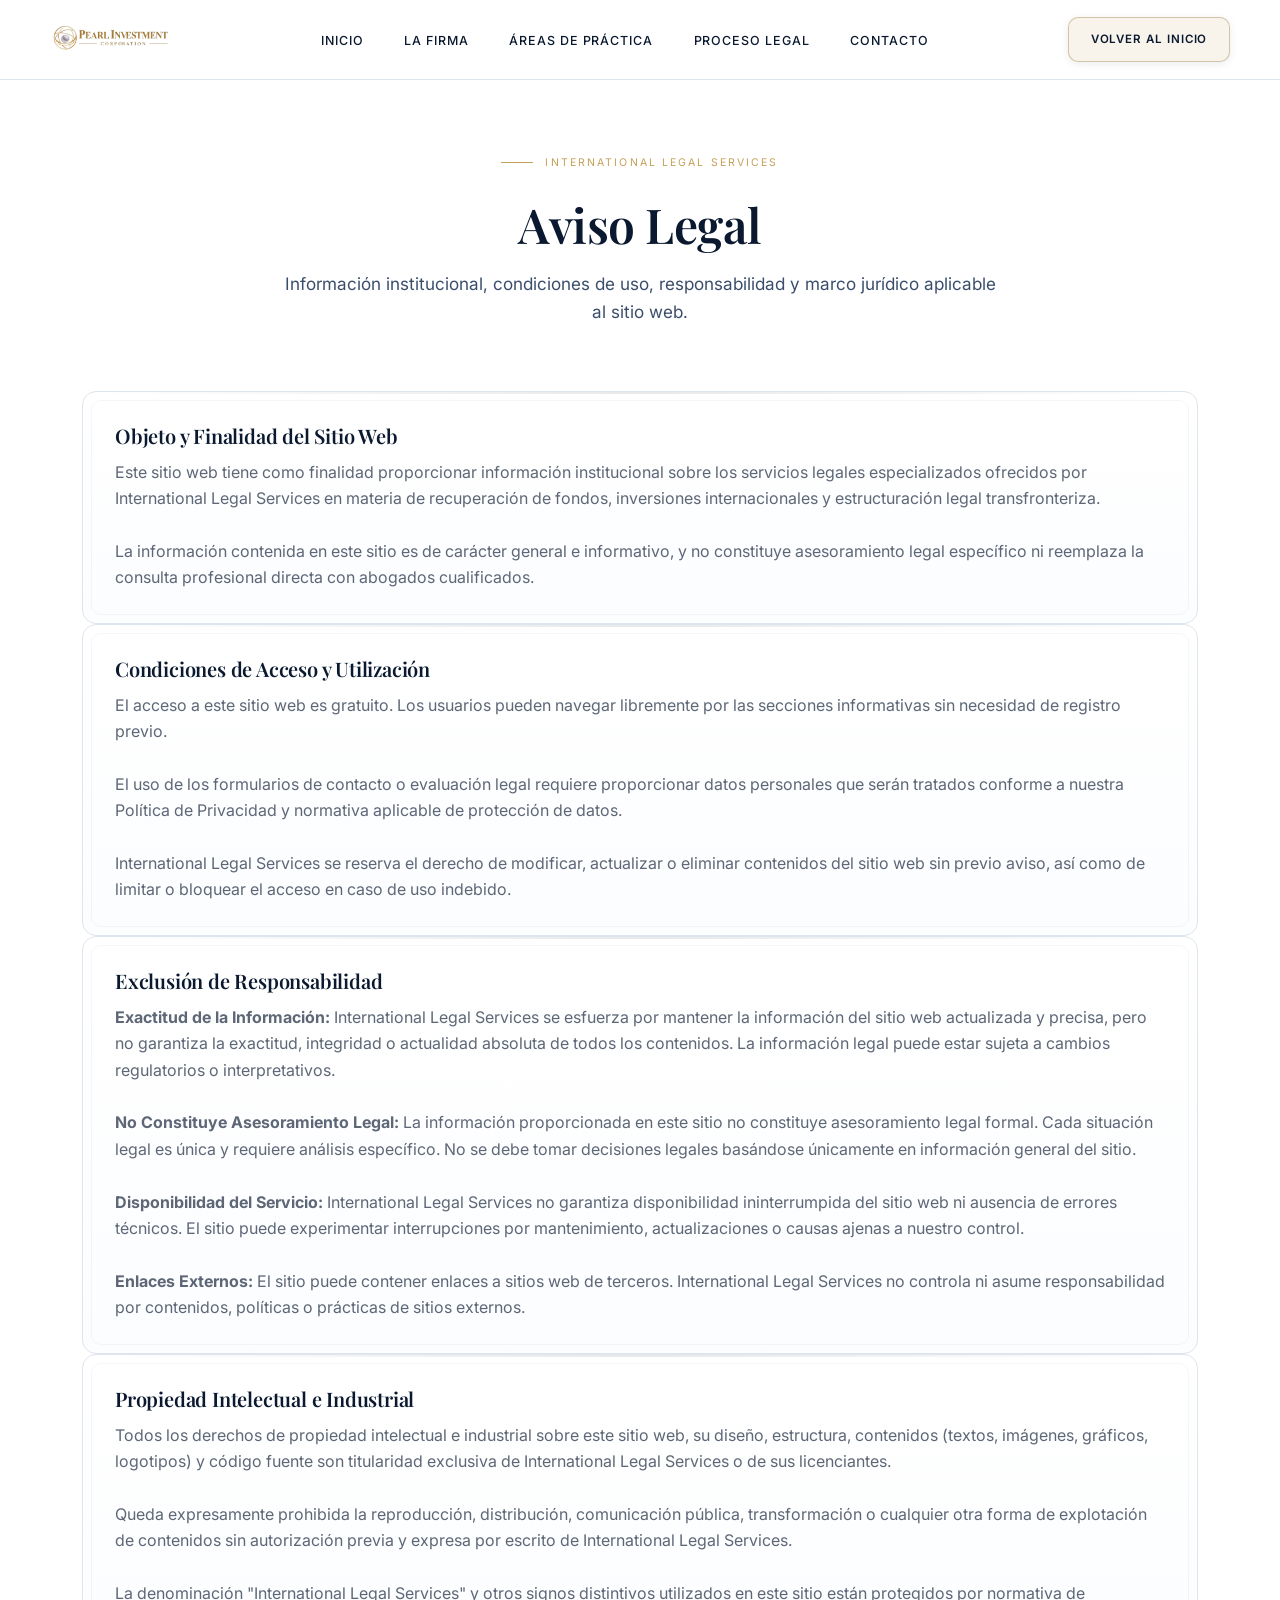
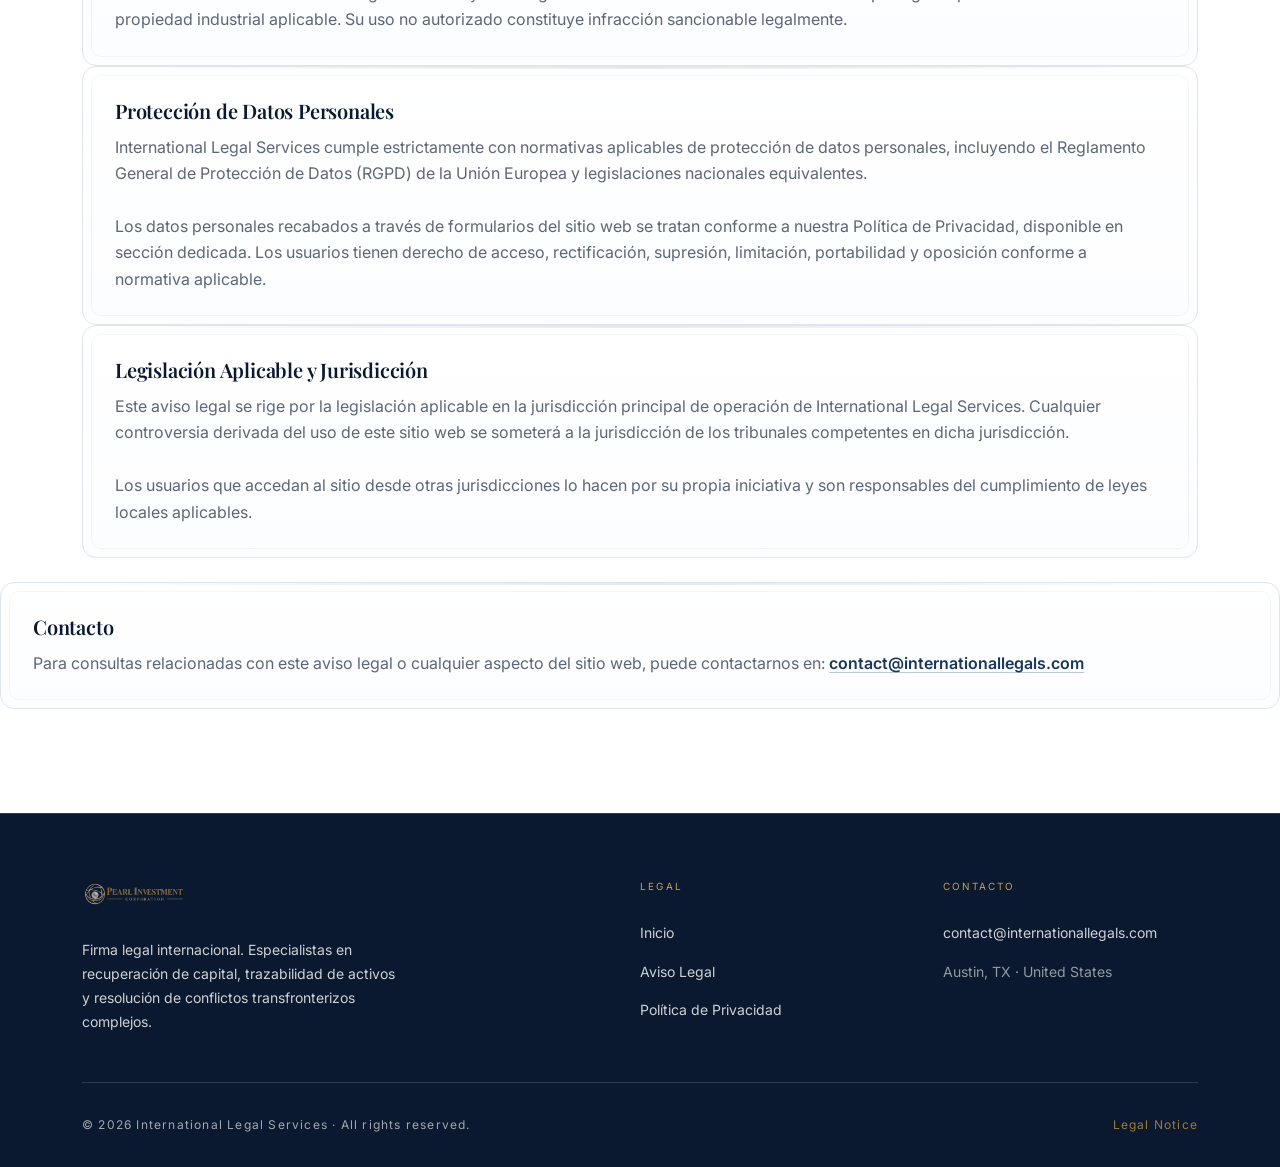
==== pearl-legal/aviso-legal.html @ a4cc8603 "first commit" ====
<!DOCTYPE html>
<html lang="es" dir="ltr">
<head>
  <meta charset="UTF-8" />
  <meta name="viewport" content="width=device-width, initial-scale=1.0" />
  <meta name="description" content="Aviso legal de International Legal Services." />
  <meta name="robots" content="index, follow" />
  <meta property="og:title" content="Aviso Legal — International Legal Services" />
  <meta property="og:description" content="Aviso legal e información institucional de International Legal Services." />
  <meta property="og:type" content="website" />

  <title>Aviso Legal — International Legal Services</title>

  <!-- Fonts -->
  <link rel="preconnect" href="https://fonts.googleapis.com" />
  <link rel="preconnect" href="https://fonts.gstatic.com" crossorigin />
  <link href="https://fonts.googleapis.com/css2?family=Inter:wght@400;500;600;700&family=Playfair+Display:wght@500;600;700&display=swap" rel="stylesheet" />

  <!-- Styles -->
  <link rel="stylesheet" href="css/variables.css" />
  <link rel="stylesheet" href="css/base.css" />
  <link rel="stylesheet" href="css/animations.css" />
  <link rel="stylesheet" href="css/components.css" />
  <link rel="stylesheet" href="css/layout.css" />
</head>

<body>

  <nav class="nav" id="nav" role="navigation" aria-label="Navegación principal">
    <div class="nav__inner">
      <a href="index.html" class="nav__logo-link" aria-label="International Legal Services — Inicio">
        <img
          src="assets/logo-horizontal.png"
          alt="International Legal Services"
          class="nav__logo"
          width="200"
          height="44"
        />
      </a>

      <ul class="nav__links" role="list">
        <li><a href="index.html#inicio" class="nav__link">Inicio</a></li>
        <li><a href="index.html#firma" class="nav__link">La Firma</a></li>
        <li><a href="index.html#areas" class="nav__link">Áreas de Práctica</a></li>
        <li><a href="index.html#proceso" class="nav__link">Proceso Legal</a></li>
        <li><a href="index.html#contacto" class="nav__link">Contacto</a></li>
      </ul>

      <a class="nav__cta" href="index.html#contacto" aria-label="Volver al contacto">
        Volver al inicio
      </a>
    </div>
  </nav>

  <main id="main-content">
    <section class="section" style="padding-top: calc(var(--nav-height) + var(--space-16));">
      <div class="container">
        <header class="section__header reveal">
          <p class="section-label section-label--center">International Legal Services</p>
          <h1 class="section__title reveal reveal-delay-1">Aviso Legal</h1>
          <p class="section__lead reveal reveal-delay-2" style="max-width: 720px;">
            Información institucional, condiciones de uso, responsabilidad y marco jurídico aplicable al sitio web.
          </p>
        </header>

          <article class="card hover-lift reveal reveal-delay-1">
            <h2 class="card__title">Objeto y Finalidad del Sitio Web</h2>
            <p class="card__body">
              Este sitio web tiene como finalidad proporcionar información institucional sobre los servicios legales especializados ofrecidos por International Legal Services en materia de recuperación de fondos, inversiones internacionales y estructuración legal transfronteriza.
              <br/><br/>
              La información contenida en este sitio es de carácter general e informativo, y no constituye asesoramiento legal específico ni reemplaza la consulta profesional directa con abogados cualificados.
            </p>
          </article>

          <article class="card hover-lift reveal reveal-delay-2">
            <h2 class="card__title">Condiciones de Acceso y Utilización</h2>
            <p class="card__body">
              El acceso a este sitio web es gratuito. Los usuarios pueden navegar libremente por las secciones informativas sin necesidad de registro previo.
              <br/><br/>
              El uso de los formularios de contacto o evaluación legal requiere proporcionar datos personales que serán tratados conforme a nuestra Política de Privacidad y normativa aplicable de protección de datos.
              <br/><br/>
              International Legal Services se reserva el derecho de modificar, actualizar o eliminar contenidos del sitio web sin previo aviso, así como de limitar o bloquear el acceso en caso de uso indebido.
            </p>
          </article>

          <article class="card hover-lift reveal reveal-delay-3">
            <h2 class="card__title">Exclusión de Responsabilidad</h2>
            <p class="card__body">
              <strong>Exactitud de la Información:</strong> International Legal Services se esfuerza por mantener la información del sitio web actualizada y precisa, pero no garantiza la exactitud, integridad o actualidad absoluta de todos los contenidos. La información legal puede estar sujeta a cambios regulatorios o interpretativos.
              <br/><br/>
              <strong>No Constituye Asesoramiento Legal:</strong> La información proporcionada en este sitio no constituye asesoramiento legal formal. Cada situación legal es única y requiere análisis específico. No se debe tomar decisiones legales basándose únicamente en información general del sitio.
              <br/><br/>
              <strong>Disponibilidad del Servicio:</strong> International Legal Services no garantiza disponibilidad ininterrumpida del sitio web ni ausencia de errores técnicos. El sitio puede experimentar interrupciones por mantenimiento, actualizaciones o causas ajenas a nuestro control.
              <br/><br/>
              <strong>Enlaces Externos:</strong> El sitio puede contener enlaces a sitios web de terceros. International Legal Services no controla ni asume responsabilidad por contenidos, políticas o prácticas de sitios externos.
            </p>
          </article>

          <article class="card hover-lift reveal reveal-delay-1">
            <h2 class="card__title">Propiedad Intelectual e Industrial</h2>
            <p class="card__body">
              Todos los derechos de propiedad intelectual e industrial sobre este sitio web, su diseño, estructura, contenidos (textos, imágenes, gráficos, logotipos) y código fuente son titularidad exclusiva de International Legal Services o de sus licenciantes.
              <br/><br/>
              Queda expresamente prohibida la reproducción, distribución, comunicación pública, transformación o cualquier otra forma de explotación de contenidos sin autorización previa y expresa por escrito de International Legal Services.
              <br/><br/>
              La denominación "International Legal Services" y otros signos distintivos utilizados en este sitio están protegidos por normativa de propiedad industrial aplicable. Su uso no autorizado constituye infracción sancionable legalmente.
            </p>
          </article>

          <article class="card hover-lift reveal reveal-delay-2">
            <h2 class="card__title">Protección de Datos Personales</h2>
            <p class="card__body">
              International Legal Services cumple estrictamente con normativas aplicables de protección de datos personales, incluyendo el Reglamento General de Protección de Datos (RGPD) de la Unión Europea y legislaciones nacionales equivalentes.
              <br/><br/>
              Los datos personales recabados a través de formularios del sitio web se tratan conforme a nuestra Política de Privacidad, disponible en sección dedicada. Los usuarios tienen derecho de acceso, rectificación, supresión, limitación, portabilidad y oposición conforme a normativa aplicable.
            </p>
          </article>

          <article class="card hover-lift reveal reveal-delay-3">
            <h2 class="card__title">Legislación Aplicable y Jurisdicción</h2>
            <p class="card__body">
              Este aviso legal se rige por la legislación aplicable en la jurisdicción principal de operación de International Legal Services. Cualquier controversia derivada del uso de este sitio web se someterá a la jurisdicción de los tribunales competentes en dicha jurisdicción.
              <br/><br/>
              Los usuarios que accedan al sitio desde otras jurisdicciones lo hacen por su propia iniciativa y son responsables del cumplimiento de leyes locales aplicables.
            </p>
          </article>

        </div>

        <article class="card hover-lift reveal" style="margin-top: var(--space-6);">
          <h2 class="card__title">Contacto</h2>
          <p class="card__body">
            Para consultas relacionadas con este aviso legal o cualquier aspecto del sitio web, puede contactarnos en:
            <a href="mailto:contact@internationallegals.com" class="notice-email"> contact@internationallegals.com</a>
          </p>
        </article>                                                                                                              
      </div>
    </section>
  </main>

  <footer class="footer" role="contentinfo">
    <div class="container">
      <div class="footer__grid">
        <div>
          <img
            src="assets/logo-horizontal.png"
            alt="International Legal Services"
            class="footer__logo"
            width="180"
            height="36"
          />
          <p class="footer__desc">
            Firma legal internacional. Especialistas en recuperación de capital,
            trazabilidad de activos y resolución de conflictos transfronterizos complejos.
          </p>
        </div>

        <nav aria-label="Legal">
          <p class="footer__col-title">Legal</p>
          <ul class="footer__links" role="list">
            <li><a href="index.html" class="footer__link">Inicio</a></li>
            <li><a href="aviso-legal.html" class="footer__link">Aviso Legal</a></li>
            <li><a href="#" class="footer__link">Política de Privacidad</a></li>
          </ul>
        </nav>

        <nav aria-label="Contacto">
          <p class="footer__col-title">Contacto</p>
          <ul class="footer__links" role="list">
            <li>
              <a href="mailto:contact@internationallegals.com" class="footer__link">
                contact@internationallegals.com
              </a>
            </li>
            <li>
              <span class="footer__link footer__link--muted">
                Austin, TX · United States
              </span>
            </li>
          </ul>
        </nav>
      </div>

      <div class="footer__bottom">
        <p class="footer__copy">
          © 2026 International Legal Services · All rights reserved.
        </p>
        <p class="footer__copy footer__copy--gold">
          Legal Notice
        </p>
      </div>
    </div>
  </footer>

  <script src="js/main.js" defer></script>

</body>
</html>
---- pearl-legal/css/variables.css ----
/* ============================================
   PEARL INVESTMENT — DESIGN TOKENS
   International Legal Services
   ============================================ */

:root {
  /* === COLOR PALETTE === */
  --black:        #0A192F;
  --black-soft:   #FFFFFF;
  --charcoal:     #F8F9FA;
  --charcoal-mid: #F2F4F7;
  --charcoal-lt:  #DFE5EC;

  --gold:         #C5A059;
  --gold-bright:  #D8B26A;
  --gold-dim:     #9A7A3D;
  --gold-muted:   rgba(197, 160, 89, 0.14);
  --gold-border:  rgba(197, 160, 89, 0.36);

  --pearl:        #0A192F;
  --pearl-dim:    #304A6D;
  --pearl-ghost:  rgba(10, 25, 47, 0.06);
  --pearl-subtle: rgba(10, 25, 47, 0.12);

  --white:        #FFFFFF;
  --white-80:     rgba(10, 25, 47, 0.80);
  --white-60:     rgba(10, 25, 47, 0.66);
  --white-30:     rgba(10, 25, 47, 0.42);
  --white-10:     rgba(10, 25, 47, 0.12);

  --navy:         #0A192F;
  --navy-mid:     #1A365D;

  --surface-bg:   #FFFFFF;
  --surface-soft: #F8F9FA;
  --text-main:    #0A192F;
  --text-muted:   #3A4E6B;
  --line-soft:    #DFE5EC;
  --hover-surface: #F2F6FB;
  --hover-border:  #B6C4D4;
  --hover-accent:  #1A365D;
  --hover-accent-soft: rgba(26, 54, 93, 0.1);

  /* === TYPOGRAPHY === */
  --font-display: 'Playfair Display', Georgia, serif;
  --font-heading: 'Playfair Display', Georgia, serif;
  --font-body:    'Inter', 'Segoe UI', sans-serif;
  --font-ui:      'Inter', 'Segoe UI', sans-serif;
  --font-mono:    'JetBrains Mono', monospace;

  --text-xs:   0.75rem;
  --text-sm:   0.875rem;
  --text-base: 1rem;
  --text-lg:   1.125rem;
  --text-xl:   1.25rem;
  --text-2xl:  1.5rem;
  --text-3xl:  1.875rem;
  --text-4xl:  2.35rem;
  --text-5xl:  3rem;
  --text-6xl:  4.5rem;
  --text-7xl:  5.5rem;

  /* === SPACING === */
  --space-1:  0.25rem;
  --space-2:  0.5rem;
  --space-3:  0.75rem;
  --space-4:  1rem;
  --space-6:  1.5rem;
  --space-8:  2rem;
  --space-10: 2.5rem;
  --space-12: 3rem;
  --space-16: 4rem;
  --space-20: 5rem;
  --space-24: 6rem;
  --space-32: 8rem;

  /* === LAYOUT === */
  --max-width: 1180px;
  --nav-height: 80px;

  /* === BORDERS === */
  --radius-sm:   4px;
  --radius-md:   8px;
  --radius-lg:   16px;
  --radius-full: 9999px;

  /* === SHADOWS === */
  --shadow-gold: 0 8px 20px rgba(197, 160, 89, 0.12);
  --shadow-lg:   0 20px 40px rgba(10, 25, 47, 0.14);
  --shadow-card: 0 6px 16px rgba(10, 25, 47, 0.08);

  /* === TRANSITIONS === */
  --ease-smooth: cubic-bezier(0.25, 0.46, 0.45, 0.94);
  --ease-spring: cubic-bezier(0.34, 1.56, 0.64, 1);
  --ease-out:    cubic-bezier(0.16, 1, 0.3, 1);
  --duration-fast:   150ms;
  --duration-base:   300ms;
  --duration-slow:   600ms;
  --duration-xslow:  1000ms;

  /* === Z-INDEX === */
  --z-base:    0;
  --z-raised:  10;
  --z-overlay: 100;
  --z-modal:   200;
  --z-nav:     300;
  --z-toast:   400;
}
---- pearl-legal/css/base.css ----
/* ============================================
   PEARL INVESTMENT — BASE & RESET
   ============================================ */

*, *::before, *::after {
  box-sizing: border-box;
  margin: 0;
  padding: 0;
}

html {
  font-size: 16px;
  scroll-behavior: smooth;
  -webkit-text-size-adjust: 100%;
}

body {
  font-family: var(--font-body);
  background-color: var(--surface-bg);
  color: var(--text-main);
  line-height: 1.65;
  -webkit-font-smoothing: antialiased;
  -moz-osx-font-smoothing: grayscale;
  overflow-x: hidden;
}

/* Scrollbar */
::-webkit-scrollbar { width: 6px; }
::-webkit-scrollbar-track { background: var(--surface-soft); }
::-webkit-scrollbar-thumb {
  background: var(--gold-dim);
  border-radius: var(--radius-full);
}
::-webkit-scrollbar-thumb:hover { background: var(--gold); }

/* Selection */
::selection {
  background: rgba(197, 160, 89, 0.24);
  color: var(--navy);
}

/* Typography base */
h1, h2, h3, h4, h5, h6 {
  font-family: var(--font-heading);
  font-weight: 700;
  line-height: 1.15;
  color: var(--text-main);
  letter-spacing: -0.01em;
}

p { line-height: 1.7; }

a {
  color: inherit;
  text-decoration: none;
  transition: color var(--duration-base) var(--ease-smooth);
}

img, svg { display: block; max-width: 100%; }

ul, ol { list-style: none; }

button {
  font-family: var(--font-ui);
  border: none;
  background: none;
  cursor: pointer;
  outline: none;
}

input, textarea, select {
  font-family: var(--font-body);
  outline: none;
  border: none;
}

/* Utility classes */
.sr-only {
  position: absolute;
  width: 1px; height: 1px;
  padding: 0; margin: -1px;
  overflow: hidden;
  clip: rect(0,0,0,0);
  white-space: nowrap;
  border-width: 0;
}

.container {
  width: 100%;
  max-width: var(--max-width);
  margin-inline: auto;
  padding-inline: var(--space-8);
}

@media (max-width: 768px) {
  .container { padding-inline: var(--space-6); }
}
---- pearl-legal/css/animations.css ----
/* ============================================
   PEARL INVESTMENT — ANIMATIONS
   ============================================ */

/* === KEYFRAMES === */

@keyframes fadeUp {
  from { opacity: 0; transform: translateY(30px); }
  to   { opacity: 1; transform: translateY(0); }
}

@keyframes fadeIn {
  from { opacity: 0; }
  to   { opacity: 1; }
}

@keyframes lineGrow {
  from { transform: scaleX(0); }
  to   { transform: scaleX(1); }
}

@keyframes shimmer {
  0%   { background-position: -200% center; }
  100% { background-position: 200% center; }
}

@keyframes pulse-gold {
  0%, 100% { box-shadow: 0 0 0 0 rgba(200, 169, 110, 0); }
  50%       { box-shadow: 0 0 0 8px rgba(200, 169, 110, 0.1); }
}

@keyframes orbit {
  from { transform: rotate(0deg); }
  to   { transform: rotate(360deg); }
}

@keyframes float {
  0%, 100% { transform: translateY(0px); }
  50%       { transform: translateY(-12px); }
}

@keyframes revealMask {
  from { clip-path: inset(0 100% 0 0); }
  to   { clip-path: inset(0 0% 0 0); }
}

@keyframes counterSpin {
  from { transform: rotate(0deg); }
  to   { transform: rotate(-360deg); }
}

/* === SCROLL-TRIGGERED REVEAL === */
.reveal {
  opacity: 0;
  transform: translateY(40px);
  transition:
    opacity var(--duration-slow) var(--ease-out),
    transform var(--duration-slow) var(--ease-out);
}

.reveal.is-visible {
  opacity: 1;
  transform: translateY(0);
}

.reveal-delay-1 { transition-delay: 100ms; }
.reveal-delay-2 { transition-delay: 200ms; }
.reveal-delay-3 { transition-delay: 350ms; }
.reveal-delay-4 { transition-delay: 500ms; }
.reveal-delay-5 { transition-delay: 650ms; }

/* Gold line decorator animation */
.line-animate {
  transform-origin: left;
  animation: lineGrow 1s var(--ease-out) forwards;
  animation-play-state: paused;
}

.line-animate.is-visible {
  animation-play-state: running;
}

/* Shimmer text effect */
.shimmer-text {
  background: linear-gradient(
    90deg,
    var(--gold-dim) 0%,
    var(--gold-bright) 40%,
    var(--gold-dim) 60%,
    var(--gold) 100%
  );
  background-size: 200% auto;
  -webkit-background-clip: text;
  -webkit-text-fill-color: transparent;
  background-clip: text;
  animation: shimmer 4s linear infinite;
}

/* Hover lift */
.hover-lift {
  transition: transform var(--duration-base) var(--ease-smooth),
              box-shadow var(--duration-base) var(--ease-smooth);
}
.hover-lift:hover {
  transform: translateY(-2px);
  box-shadow: var(--shadow-card);
}
---- pearl-legal/css/components.css ----
/* ============================================
   PEARL INVESTMENT — COMPONENTS
   ============================================ */

/* ---- NAV ---- */
.nav {
  position: fixed;
  top: 0; left: 0; right: 0;
  height: var(--nav-height);
  z-index: var(--z-nav);
  display: flex;
  align-items: center;
  padding-inline: var(--space-8);
  transition: background var(--duration-slow) var(--ease-smooth),
              border-color var(--duration-slow) var(--ease-smooth);
  border-bottom: 1px solid var(--line-soft);
  background: rgba(255, 255, 255, 0.96);
  backdrop-filter: blur(8px);
  -webkit-backdrop-filter: blur(8px);
}

.nav.scrolled {
  background: rgba(255, 255, 255, 0.98);
  backdrop-filter: blur(12px);
  -webkit-backdrop-filter: blur(12px);
  border-color: var(--line-soft);
}

.nav__logo-link {
  display: inline-flex;
  align-items: center;
  justify-content: center;
  border-radius: var(--radius-sm);
  background: transparent;
}

.nav__inner {
  width: 100%;
  max-width: var(--max-width);
  margin-inline: auto;
  display: flex;
  align-items: center;
  justify-content: space-between;
}

.nav__logo {
  height: 42px;
  width: auto;
  opacity: 1;
  transition: opacity var(--duration-base) var(--ease-smooth);
}
.nav__logo:hover { opacity: 1; }

.nav__links {
  display: flex;
  align-items: center;
  gap: var(--space-10);
}

.nav__link {
  font-family: var(--font-ui);
  font-size: 0.78rem;
  letter-spacing: 0.08em;
  text-transform: uppercase;
  font-weight: 500;
  color: var(--navy);
  transition: color var(--duration-base) var(--ease-smooth);
  position: relative;
}

.nav__link::after {
  content: '';
  position: absolute;
  bottom: -4px; left: 0; right: 0;
  height: 2px;
  background: var(--hover-accent);
  transform: scaleX(0);
  transform-origin: left;
  transition: transform var(--duration-base) var(--ease-smooth);
}

.nav__link:hover { color: var(--hover-accent); }
.nav__link:hover::after { transform: scaleX(1); }
.nav__link.is-active { color: var(--navy-mid); }
.nav__link.is-active::after { transform: scaleX(1); }

.nav__cta {
  font-family: var(--font-ui);
  font-size: 0.72rem;
  font-weight: 600;
  letter-spacing: 0.08em;
  text-transform: uppercase;
  color: var(--navy);
  background: rgba(197, 160, 89, 0.12);
  border: 1px solid rgba(154, 122, 61, 0.4);
  padding: 0.72rem 1.35rem;
  border-radius: 10px;
  box-shadow: 0 2px 8px rgba(10, 25, 47, 0.08);
  transition: background var(--duration-base) var(--ease-smooth),
              border-color var(--duration-base) var(--ease-smooth),
              color var(--duration-base) var(--ease-smooth),
              transform var(--duration-base) var(--ease-smooth);
}
.nav__cta:hover {
  background: var(--navy);
  color: var(--white);
  border-color: var(--navy);
  transform: translateY(-1px);
}

.nav__hamburger {
  display: none;
  flex-direction: column;
  gap: 5px;
  cursor: pointer;
  padding: var(--space-2);
}
.nav__hamburger span {
  display: block;
  width: 24px; height: 1px;
  background: var(--navy);
  transition: all var(--duration-base) var(--ease-smooth);
}

/* Mobile nav */
.nav__mobile {
  display: none;
  position: fixed;
  inset: 0;
  background: rgba(255, 255, 255, 0.98);
  z-index: calc(var(--z-nav) - 1);
  flex-direction: column;
  align-items: center;
  justify-content: center;
  gap: var(--space-8);
  padding: var(--space-24) var(--space-8);
}

.nav__mobile.is-open { display: flex; }

.nav__mobile-link {
  font-family: var(--font-body);
  font-size: var(--text-2xl);
  color: var(--navy);
  font-weight: 600;
  opacity: 0.7;
  transition: all var(--duration-base) var(--ease-smooth);
}
.nav__mobile-link:hover {
  opacity: 1;
  color: var(--gold);
}

/* ---- BUTTONS ---- */
.btn {
  display: inline-flex;
  align-items: center;
  gap: var(--space-3);
  font-family: var(--font-ui);
  font-size: 0.75rem;
  font-weight: 600;
  letter-spacing: 0.07em;
  text-transform: uppercase;
  padding: 0.86rem 1.45rem;
  min-height: 46px;
  border-radius: 10px;
  border: 1px solid transparent;
  cursor: pointer;
  transition:
    background-color var(--duration-base) var(--ease-smooth),
    color var(--duration-base) var(--ease-smooth),
    border-color var(--duration-base) var(--ease-smooth),
    transform var(--duration-base) var(--ease-smooth);
  position: relative;
  overflow: hidden;
}

.btn::before {
  content: '';
  position: absolute;
  top: 0;
  left: 0;
  right: 0;
  height: 1px;
  background: rgba(255, 255, 255, 0.48);
  opacity: 0;
  transition: opacity var(--duration-fast) var(--ease-smooth);
  pointer-events: none;
}
.btn:hover::before { opacity: 1; }

.btn:focus-visible,
.nav__cta:focus-visible,
.footer__link--button:focus-visible {
  outline: none;
  box-shadow: 0 0 0 3px rgba(10, 25, 47, 0.18);
}

.btn:active,
.nav__cta:active {
  transform: translateY(0);
}

.btn--primary {
  background: linear-gradient(180deg, #c8a45f 0%, #b98f4a 100%);
  color: var(--white);
  border-color: #927037;
  box-shadow: 0 6px 14px rgba(146, 112, 55, 0.22);
}
.btn--primary:hover {
  background: linear-gradient(180deg, #bd9854 0%, #a87f3d 100%);
  border-color: #7f622f;
  box-shadow: 0 8px 18px rgba(127, 98, 47, 0.24);
  transform: translateY(-1px);
}

.btn--outline {
  background: linear-gradient(180deg, #ffffff 0%, #fbfcfe 100%);
  color: var(--navy);
  border: 1px solid #cfd8e3;
  box-shadow: inset 0 1px 0 rgba(255, 255, 255, 0.75);
}
.btn--outline:hover {
  border-color: #afbfce;
  background: linear-gradient(180deg, #fdfefe 0%, #f4f7fb 100%);
  transform: translateY(-1px);
}

.btn--hero {
  display: inline-flex;
  align-items: center;
  justify-content: center;
  font-size: 0.78rem;
  letter-spacing: 0.02em;
  text-transform: none;
  font-weight: 600;
  line-height: 1;
  gap: 0.6rem;
  padding: var(--space-5) var(--space-10);
  border-radius: 12px;
  text-align: center;
}

.btn--hero svg {
  width: 17px;
  height: 17px;
  margin: 0;
  transform: none;
}

.btn--block {
  width: 100%;
  justify-content: center;
}

.btn--submit {
  width: 100%;
  justify-content: center;
  padding: 0.9rem 1.2rem;
  margin-top: var(--space-2);
}

.btn--ghost {
  background: transparent;
  color: var(--white-60);
  border: 1px solid var(--white-10);
}
.btn--ghost:hover {
  color: var(--pearl);
  border-color: var(--white-30);
}

.btn svg { width: 16px; height: 16px; flex-shrink: 0; }

/* ---- SECTION DECORATOR ---- */
.section-label {
  display: inline-flex;
  align-items: center;
  gap: var(--space-3);
  font-family: var(--font-ui);
  font-size: 0.66rem;
  letter-spacing: 0.2em;
  text-transform: uppercase;
  color: var(--gold);
  margin-bottom: var(--space-6);
}

.section-label--center {
  justify-content: center;
}

.section-label::before {
  content: '';
  display: block;
  width: 32px; height: 1px;
  background: var(--gold);
}

/* ---- DIVIDER ---- */
.divider {
  width: 100%;
  height: 1px;
  background: linear-gradient(
    90deg,
    transparent 0%,
    var(--gold-border) 30%,
    var(--gold-border) 70%,
    transparent 100%
  );
}

/* ---- CARD ---- */
.card {
  background: linear-gradient(180deg, #ffffff 0%, #fcfdff 100%);
  border: 1px solid var(--charcoal-lt);
  border-radius: 14px;
  padding: var(--space-8);
  transition: all var(--duration-base) var(--ease-smooth);
  position: relative;
  overflow: hidden;
}

.card::before {
  content: '';
  position: absolute;
  top: 0; left: 0; right: 0;
  height: 2px;
  background: linear-gradient(90deg, transparent, rgba(10, 25, 47, 0.16), transparent);
  opacity: 0.6;
  transition: opacity var(--duration-base) var(--ease-smooth);
}

.card::after {
  content: '';
  position: absolute;
  inset: 8px;
  border-radius: 10px;
  border: 1px solid rgba(10, 25, 47, 0.04);
  pointer-events: none;
}

.card:hover {
  border-color: var(--hover-border);
  background: linear-gradient(180deg, #ffffff 0%, var(--hover-surface) 100%);
  transform: translateY(-3px);
  box-shadow: 0 12px 28px rgba(10, 25, 47, 0.12);
}
.card:hover::before { opacity: 1; }

.card__number {
  font-family: var(--font-display);
  font-size: var(--text-5xl);
  color: rgba(10, 25, 47, 0.2);
  line-height: 1;
  margin-bottom: var(--space-4);
  transition: color var(--duration-base) var(--ease-smooth);
}
.card:hover .card__number { color: rgba(10, 25, 47, 0.36); }

.card__icon {
  width: 48px; height: 48px;
  background: linear-gradient(180deg, #ffffff 0%, #f6f9fd 100%);
  border: 1px solid #d3dde8;
  border-radius: 10px;
  display: grid;
  place-items: center;
  margin-bottom: var(--space-6);
  transition: all var(--duration-base) var(--ease-smooth);
}
.card:hover .card__icon {
  border-color: var(--hover-border);
  background: linear-gradient(180deg, #ffffff 0%, #edf3fa 100%);
}

.card:hover .card__title {
  color: var(--hover-accent);
}

.card:hover .card__body {
  color: #2f4664;
}

.card__icon svg { width: 22px; height: 22px; color: var(--navy-mid); }

.card__title {
  font-family: var(--font-heading);
  font-size: var(--text-xl);
  color: var(--pearl);
  margin-bottom: var(--space-3);
  font-weight: 600;
}

.card__body {
  font-size: var(--text-base);
  color: var(--white-60);
  line-height: 1.65;
}

.notice-email {
  color: var(--navy-mid);
  font-weight: 600;
  text-decoration: underline;
  text-decoration-color: rgba(26, 54, 93, 0.28);
  text-underline-offset: 3px;
  word-break: break-word;
}

.notice-email:hover {
  color: var(--hover-accent);
  text-decoration-color: rgba(26, 54, 93, 0.48);
}

.practice-card {
  display: flex;
  flex-direction: column;
  align-self: start;
}

.practice-card__preview {
  margin-bottom: var(--space-2);
}

.practice-card__more-content {
  display: none;
  margin-top: var(--space-3);
  gap: var(--space-3);
}

.practice-card.is-open .practice-card__more-content {
  display: grid;
}

.practice-card__toggle {
  display: flex;
  align-items: center;
  justify-content: center;
  width: 100%;
  gap: 0.45rem;
  margin-top: var(--space-4);
  margin-left: auto;
  margin-right: auto;
  color: var(--navy-mid);
  font-family: var(--font-ui);
  font-size: 0.72rem;
  font-weight: 600;
  letter-spacing: 0.08em;
  text-transform: uppercase;
  padding: 0.55rem 0.8rem;
  border-radius: 999px;
  border: 1px solid rgba(26, 54, 93, 0.16);
  background: rgba(26, 54, 93, 0.04);
  transition: background-color var(--duration-base) var(--ease-smooth),
              border-color var(--duration-base) var(--ease-smooth),
              color var(--duration-base) var(--ease-smooth),
              transform var(--duration-base) var(--ease-smooth);
  margin-bottom: var(--space-3);
}

.grid-3 {
  align-items: start;
}

.practice-card__toggle svg {
  width: 14px;
  height: 14px;
  transition: transform var(--duration-base) var(--ease-smooth);
}

.practice-card__toggle:hover {
  background: rgba(26, 54, 93, 0.08);
  border-color: rgba(26, 54, 93, 0.26);
  color: var(--hover-accent);
  transform: translateY(-1px);
}

.practice-card.is-open .practice-card__toggle svg {
  transform: rotate(180deg);
}

.practice-card.is-open .practice-card__toggle {
  background: rgba(26, 54, 93, 0.1);
  border-color: rgba(26, 54, 93, 0.3);
}

/* ---- PROCESS STEP ---- */
.process-step {
  display: grid;
  grid-template-columns: 64px 1fr;
  gap: var(--space-6);
  align-items: start;
  padding: var(--space-8) 0;
  border-bottom: 1px solid var(--charcoal-lt);
  transition: all var(--duration-base) var(--ease-smooth);
}
.process-step:last-child { border-bottom: none; }
.process-step:hover {
  border-color: var(--hover-border);
  background: linear-gradient(90deg, var(--hover-accent-soft) 0%, rgba(26, 54, 93, 0) 70%);
}

.process-step__num {
  font-family: var(--font-display);
  font-size: var(--text-4xl);
  color: rgba(10, 25, 47, 0.24);
  line-height: 1;
  padding-top: 4px;
  transition: color var(--duration-base) var(--ease-smooth);
}
.process-step:hover .process-step__num { color: rgba(10, 25, 47, 0.44); }

.process-step:hover .process-step__title {
  color: var(--hover-accent);
}

.process-step:hover .process-step__body {
  color: #2f4664;
}

.process-step__title {
  font-family: var(--font-heading);
  font-size: var(--text-2xl);
  color: var(--pearl);
  margin-bottom: var(--space-2);
}

.process-step__body {
  color: var(--white-60);
  font-size: var(--text-base);
}

/* ---- STAT ---- */
.stat {
  text-align: center;
  padding: var(--space-8) var(--space-6);
  transition: background-color var(--duration-base) var(--ease-smooth),
              color var(--duration-base) var(--ease-smooth);
}

.stats-bar__item {
  transition: background-color var(--duration-base) var(--ease-smooth),
              border-color var(--duration-base) var(--ease-smooth);
}

.stats-bar__item:hover {
  background: var(--hover-surface);
}

.stats-bar__item:hover .stat__value {
  color: var(--hover-accent);
}

.stats-bar__item:hover .stat__label {
  color: #2f4664;
}

.stat__value {
  font-family: var(--font-display);
  font-size: clamp(var(--text-4xl), 5vw, var(--text-5xl));
  color: var(--navy);
  line-height: 1;
  margin-bottom: var(--space-2);
}

.stat__label {
  font-family: var(--font-ui);
  font-size: 0.62rem;
  letter-spacing: 0.16em;
  text-transform: uppercase;
  color: var(--text-muted);
}

/* ---- FORM ---- */
.form-group {
  display: flex;
  flex-direction: column;
  gap: 0.38rem;
}

.form-group--full {
  grid-column: 1 / -1;
}

.form-label {
  font-family: var(--font-ui);
  font-size: 0.6rem;
  letter-spacing: 0.14em;
  text-transform: uppercase;
  color: var(--gold-dim);
}

.form-input {
  background: var(--charcoal-mid);
  border: 1px solid var(--charcoal-lt);
  color: var(--pearl);
  padding: 0.66rem 0.78rem;
  border-radius: 10px;
  font-family: var(--font-body);
  font-size: 0.94rem;
  line-height: 1.3;
  transition: border-color var(--duration-base) var(--ease-smooth);
}

.form-input:focus {
  border-color: var(--gold-dim);
  background: var(--charcoal);
}

.form-input::placeholder { color: var(--white-30); }

textarea.form-input {
  resize: vertical;
  min-height: 78px;
}

.form-input--textarea {
  min-height: 78px;
}

.contact-form__fields {
  display: flex;
  flex-direction: column;
  gap: var(--space-3);
  overflow-x: hidden;
}

.contact-form__grid {
  display: grid;
  grid-template-columns: 1fr 1fr;
  gap: var(--space-3) var(--space-3);
}

.form-consent {
  display: flex;
  align-items: flex-start;
  gap: var(--space-2);
  margin-top: var(--space-1);
}

.form-consent__check {
  margin-top: 3px;
  accent-color: var(--gold);
  flex-shrink: 0;
  width: 14px;
  height: 14px;
}

.form-consent__label {
  font-size: var(--text-sm);
  color: var(--text-muted);
  line-height: 1.5;
  cursor: pointer;
}

/* ---- MODAL ---- */
.modal-overlay {
  position: fixed;
  inset: 0;
  padding: var(--space-6);
  background: rgba(0, 0, 0, 0.85);
  backdrop-filter: blur(8px);
  z-index: var(--z-modal);
  display: grid;
  place-items: center;
  opacity: 0;
  pointer-events: none;
  transition: opacity var(--duration-base) var(--ease-smooth);
}

.modal-overlay.is-open {
  opacity: 1;
  pointer-events: auto;
}

.modal {
  background: var(--surface-bg);
  border: 1px solid var(--line-soft);
  border-radius: 14px;
  padding: var(--space-10);
  width: min(90vw, 720px);
  max-height: min(86vh, 720px);
  display: flex;
  flex-direction: column;
  overflow: hidden;
  transform: translateY(20px);
  transition: transform var(--duration-base) var(--ease-out);
}

#contactForm {
  min-height: 0;
  overflow-y: auto;
  overflow-x: hidden;
  padding-inline: var(--space-3);
  padding-right: 2px;
  scrollbar-gutter: stable;
  overscroll-behavior: contain;
}

.modal-overlay.is-open .modal {
  transform: translateY(0);
}

.modal__header {
  display: flex;
  align-items: center;
  justify-content: center;
  position: relative;
  margin-bottom: var(--space-4);
  padding-bottom: var(--space-3);
  border-bottom: 1px solid var(--charcoal-lt);
  flex-shrink: 0;
}

.modal__heading {
  text-align: center;
}

.modal__title {
  font-family: var(--font-display);
  font-size: var(--text-2xl);
  color: var(--pearl);
}

.modal__subtitle {
  font-size: var(--text-sm);
  color: var(--white-30);
  margin-top: var(--space-1);
}

.modal__close {
  position: absolute;
  top: 0;
  right: 0;
  color: var(--white-30);
  font-size: var(--text-xl);
  cursor: pointer;
  transition: color var(--duration-base);
  line-height: 1;
  background: none;
  border: none;
  padding: var(--space-1);
}
.modal__close:hover { color: var(--pearl); }

/* ---- FOOTER ---- */
.footer {
  background: var(--navy);
  border-top: 1px solid rgba(255, 255, 255, 0.14);
  padding: var(--space-16) 0 var(--space-8);
}

.footer__grid {
  display: grid;
  grid-template-columns: 2fr 1fr 1fr;
  gap: var(--space-12);
  padding-bottom: var(--space-12);
  border-bottom: 1px solid rgba(255, 255, 255, 0.14);
  margin-bottom: var(--space-8);
}

.footer__logo {
  height: 36px;
  width: auto;
  margin-bottom: var(--space-6);
  opacity: 0.8;
}

.footer__desc {
  color: rgba(255, 255, 255, 0.8);
  font-size: var(--text-sm);
  line-height: 1.7;
  max-width: 320px;
}

.footer__col-title {
  font-family: var(--font-ui);
  font-size: 0.62rem;
  letter-spacing: 0.22em;
  text-transform: uppercase;
  color: var(--gold);
  margin-bottom: var(--space-6);
}

.footer__links {
  display: flex;
  flex-direction: column;
  gap: var(--space-3);
}

.footer__link {
  font-size: var(--text-sm);
  color: rgba(255, 255, 255, 0.8);
  transition: color var(--duration-base) var(--ease-smooth);
}
.footer__link:hover { color: var(--gold); }

.footer__link--muted {
  color: rgba(255, 255, 255, 0.56);
  cursor: default;
}

.footer__link--button {
  background: none;
  border: none;
  padding: 0;
  text-align: left;
  cursor: pointer;
  font-family: inherit;
  font-size: inherit;
  color: inherit;
}

.footer__bottom {
  display: flex;
  align-items: center;
  justify-content: space-between;
}

.footer__copy {
  font-size: var(--text-xs);
  color: rgba(255, 255, 255, 0.62);
  font-family: var(--font-ui);
  letter-spacing: 0.1em;
}

.footer__copy--gold {
  color: var(--gold-dim);
}

/* ---- FLOATING CTA ---- */
.floating-cta {
  position: fixed;
  bottom: var(--space-6);
  right: var(--space-6);
  z-index: var(--z-overlay);
  display: flex;
  align-items: center;
  gap: var(--space-2);
  background: linear-gradient(180deg, #18375f 0%, #102848 100%);
  color: var(--white);
  font-family: var(--font-ui);
  font-size: 0.66rem;
  letter-spacing: 0.12em;
  text-transform: uppercase;
  padding: 0.75rem 1rem;
  border-radius: 12px;
  cursor: pointer;
  transition: background-color var(--duration-base) var(--ease-smooth),
              transform var(--duration-base) var(--ease-smooth),
              box-shadow var(--duration-base) var(--ease-smooth);
  box-shadow: 0 12px 24px rgba(10, 25, 47, 0.22);
  animation: none;
  border: 1px solid rgba(197, 160, 89, 0.46);
}
.floating-cta:hover {
  background: linear-gradient(180deg, #1a3e69 0%, #123052 100%);
  transform: translateY(-2px);
  box-shadow: 0 14px 30px rgba(10, 25, 47, 0.28);
}
.floating-cta svg { width: 15px; height: 15px; }

.floating-cta__label {
  white-space: nowrap;
}

/* ---- RESPONSIVE ---- */
@media (max-width: 1024px) {
  .nav__links { gap: var(--space-6); }
  .footer__grid { grid-template-columns: 1fr 1fr; }
  .footer__grid > :first-child { grid-column: 1 / -1; }
  .footer__desc { max-width: 100%; }
  .modal {
    width: min(94vw, 640px);
    max-height: min(86vh, 700px);
    padding: var(--space-7) var(--space-6);
  }
}

@media (max-width: 768px) {
  .nav__links,
  .nav__cta { display: none; }
  .nav__hamburger { display: flex; }
  .footer__grid { grid-template-columns: 1fr; gap: var(--space-8); }
  .footer__bottom { flex-direction: column; gap: var(--space-4); text-align: center; }
  .process-step { grid-template-columns: 1fr; }
  .process-step__num { font-size: var(--text-3xl); }
  .practice-card__toggle {
    width: 100%;
  }
  .practice-card__more-content {
    margin-top: var(--space-2);
  }
  .modal-overlay {
    padding: var(--space-4);
  }
  .modal {
    width: min(96vw, 540px);
    max-height: 85vh;
    padding: var(--space-5);
  }
  #contactForm {
    padding-inline: var(--space-3);
  }
  .contact-form__grid {
    grid-template-columns: 1fr;
    gap: var(--space-3);
  }
  .floating-cta {
    right: var(--space-4);
    bottom: var(--space-4);
    padding: 0.68rem 0.88rem;
    border-radius: 10px;
  }
}

@media (max-width: 560px) {
  .modal-overlay {
    align-items: end;
    padding: var(--space-2);
  }
  .modal {
    width: calc(100% - (var(--space-2) * 2));
    max-width: none;
    max-height: 84vh;
    border-left: 1px solid var(--line-soft);
    border-right: 1px solid var(--line-soft);
    border-bottom: none;
    border-radius: 18px 18px 0 0;
    padding: var(--space-5) var(--space-6);
  }
  .modal__header {
    margin-bottom: var(--space-4);
    padding-bottom: var(--space-3);
  }
  .modal__heading {
    padding-inline: var(--space-8);
  }
  .modal__title {
    font-size: var(--text-xl);
  }
  .modal__subtitle {
    font-size: var(--text-xs);
  }
  .form-input {
    padding: 0.66rem 0.74rem;
    font-size: 0.9rem;
  }
  .form-consent__label {
    font-size: 0.8rem;
  }
  .btn--submit {
    min-height: 48px;
  }
  #contactForm {
    padding-inline: var(--space-2);
  }
  .floating-cta {
    width: auto;
    min-width: 44px;
    height: 44px;
    padding: 0;
    justify-content: center;
    border-radius: 50%;
    right: var(--space-4);
    left: auto;
    letter-spacing: normal;
  }
  .floating-cta__label {
    display: none;
  }
}
---- pearl-legal/css/layout.css ----
/* ============================================
   PEARL INVESTMENT — LAYOUT / SECTIONS
   ============================================ */

/* ---- HERO ---- */
.hero {
  position: relative;
  min-height: 100vh;
  display: flex;
  flex-direction: column;
  align-items: center;
  justify-content: center;
  text-align: center;
  padding: calc(var(--nav-height) + var(--space-32)) var(--space-8) calc(var(--space-20) * 2);
  overflow: hidden;
}

.hero__bg {
  position: absolute;
  inset: 0;
  z-index: 0;
  background:
    radial-gradient(120% 80% at 50% 0%, rgba(10, 25, 47, 0.03) 0%, transparent 70%),
    linear-gradient(var(--surface-bg), var(--surface-bg));
}

.hero__bg::after {
  content: '';
  position: absolute;
  inset: 0;
  background-image:
    repeating-linear-gradient(0deg, rgba(10, 25, 47, 0.012) 0 1px, transparent 1px 6px),
    repeating-linear-gradient(90deg, rgba(10, 25, 47, 0.008) 0 1px, transparent 1px 7px);
  opacity: 0.18;
  pointer-events: none;
}

.hero__content {
  position: relative;
  z-index: 1;
  max-width: 860px;
}

.hero__emblem {
  width: 100px;
  height: 100px;
  margin: 0 auto var(--space-8);
  background: transparent;
  border: 0;
  box-shadow: none;
  opacity: 0.92;
}

.hero__emblem img {
  width: 100%;
  height: 100%;
  object-fit: contain;
  background: transparent;
}

.hero__eyebrow {
  display: inline-flex;
  align-items: center;
  gap: var(--space-3);
  font-family: var(--font-body);
  font-size: 0.82rem;
  font-weight: 500;
  letter-spacing: 0.2em;
  text-transform: uppercase;
  color: var(--navy-mid);
  margin-bottom: var(--space-6);
}

.hero__eyebrow::before,
.hero__eyebrow::after {
  content: '';
  display: block;
  width: 28px; height: 1px;
  background: var(--gold);
}

.hero__title {
  font-family: var(--font-display);
  font-size: clamp(var(--text-4xl), 7vw, var(--text-7xl));
  font-weight: 600;
  color: var(--text-main);
  letter-spacing: -0.02em;
  line-height: 1.24;
  margin-bottom: var(--space-6);
}

.hero__subtitle {
  font-size: clamp(var(--text-base), 2vw, var(--text-xl));
  color: var(--text-muted);
  max-width: 600px;
  margin: 0 auto var(--space-10);
  line-height: 1.65;
}

.hero__trust {
  display: flex;
  align-items: center;
  justify-content: center;
  flex-wrap: nowrap;
  gap: 0;
  max-width: 920px;
  margin: 0 auto var(--space-10);
}

.hero__trust-item {
  display: flex;
  align-items: center;
  justify-content: center;
  gap: var(--space-3);
  padding: 0 var(--space-6);
  color: var(--navy);
  font-size: 0.82rem;
  font-weight: 500;
  line-height: 1.35;
  white-space: nowrap;
  transition: color var(--duration-base) var(--ease-smooth),
              background-color var(--duration-base) var(--ease-smooth);
}

.hero__trust-item + .hero__trust-item {
  border-left: 1px solid #E2E8F0;
}

.hero__trust-item svg {
  width: 16px;
  height: 16px;
  color: var(--navy-mid);
  flex-shrink: 0;
  transition: color var(--duration-base) var(--ease-smooth);
}

.hero__trust-item:hover {
  color: var(--hover-accent);
  background: var(--hover-accent-soft);
}

.hero__trust-item:hover svg {
  color: var(--hover-accent);
}

.hero__actions {
  display: flex;
  align-items: center;
  justify-content: center;
  gap: var(--space-4);
  flex-wrap: wrap;
}

.hero__scroll {
  position: absolute;
  bottom: var(--space-8);
  left: 50%;
  transform: translateX(-50%);
  display: flex;
  flex-direction: column;
  align-items: center;
  gap: var(--space-2);
  color: var(--white-60);
  font-family: var(--font-ui);
  font-size: 0.58rem;
  letter-spacing: 0.2em;
  text-transform: uppercase;
  animation: fadeIn 2s 1.5s both;
}

.hero__scroll-line {
  width: 1px; height: 40px;
  background: linear-gradient(to bottom, var(--gold), transparent);
  animation: float 2s ease-in-out infinite;
}

/* ---- FEATURES ---- */
.section {
  padding: calc(var(--space-24) + var(--space-2)) 0;
  position: relative;
}

.section--dark {
  background: var(--black-soft);
}

.section--charcoal {
  background: var(--charcoal);
}

.section__header {
  text-align: center;
  margin-bottom: var(--space-16);
}

.section__title {
  font-family: var(--font-display);
  font-size: clamp(var(--text-3xl), 4vw, var(--text-5xl));
  color: var(--pearl);
  font-weight: 600;
  margin-bottom: var(--space-4);
  line-height: 1.22;
}

.section__title em {
  font-style: normal;
  color: var(--navy-mid);
}

.section__title--left {
  text-align: left;
}

.section__lead {
  font-size: 1.075rem;
  color: var(--text-muted);
  max-width: 560px;
  margin: 0 auto;
  line-height: 1.65;
}

.section__lead--left {
  text-align: left;
  margin: 0 0 var(--space-8);
}

.grid-2 {
  display: grid;
  grid-template-columns: repeat(2, 1fr);
  gap: var(--space-6);
}

.grid-3 {
  display: grid;
  grid-template-columns: repeat(3, 1fr);
  gap: var(--space-6);
}

.grid-4 {
  display: grid;
  grid-template-columns: repeat(4, 1fr);
  gap: var(--space-6);
}

/* ---- ABOUT SPLIT ---- */
.about-split {
  display: grid;
  grid-template-columns: 1fr 1fr;
  gap: var(--space-16);
  align-items: center;
}

.about-split__visual {
  position: relative;
}

.about-split__emblem-wrap {
  position: relative;
  width: 320px;
  height: 320px;
  margin: 0 auto;
}

.about-split__emblem-ring {
  position: absolute;
  inset: -20px;
  border: 1px solid var(--gold-border);
  border-radius: 50%;
  animation: none;
}

.about-split__emblem-ring-2 {
  position: absolute;
  inset: -40px;
  border: 1px dashed var(--charcoal-lt);
  border-radius: 50%;
  animation: none;
}

.about-split__emblem {
  width: 100%;
  height: 100%;
  animation: none;
}

.about-split__content {}

.about-split__text {
  color: var(--text-muted);
  font-size: var(--text-lg);
  line-height: 1.75;
  margin-bottom: var(--space-8);
}

.about-split__text--compact {
  font-size: var(--text-base);
  margin-top: 0;
}

.about-metrics {
  display: grid;
  grid-template-columns: 1fr 1fr;
  gap: var(--space-6);
  margin-bottom: var(--space-8);
}

.about-metric {
  padding: var(--space-4);
  border: 1px solid var(--charcoal-lt);
  border-radius: 2px;
  background: rgba(255, 255, 255, 0.6);
  transition: background-color var(--duration-base) var(--ease-smooth),
              border-color var(--duration-base) var(--ease-smooth),
              transform var(--duration-base) var(--ease-smooth);
}

.about-metric:hover {
  background: var(--hover-surface);
  border-color: var(--hover-border);
  transform: translateY(-2px);
}

.about-metric__value {
  font-family: var(--font-display);
  font-size: var(--text-2xl);
  color: var(--gold-dim);
  margin-bottom: var(--space-1);
  transition: color var(--duration-base) var(--ease-smooth);
}

.about-metric:hover .about-metric__value {
  color: var(--hover-accent);
}

.about-metric__label {
  font-size: var(--text-sm);
  color: var(--text-muted);
  transition: color var(--duration-base) var(--ease-smooth);
}

.about-metric:hover .about-metric__label {
  color: #2f4664;
}

/* ---- CTA SECTION ---- */
.cta-section {
  background: linear-gradient(140deg, #10243f 0%, #0a192f 55%, #122c4c 100%);
  position: relative;
  overflow: hidden;
  padding: var(--space-24) 0;
}

.cta-section::before {
  content: '';
  position: absolute;
  top: 0; left: 0; right: 0; bottom: 0;
  background:
    radial-gradient(ellipse 60% 80% at 20% 50%, rgba(197, 160, 89, 0.1) 0%, transparent 62%),
    repeating-linear-gradient(0deg, rgba(255, 255, 255, 0.02) 0 1px, transparent 1px 7px);
  pointer-events: none;
}

.cta-section__inner {
  position: relative;
  z-index: 1;
  text-align: center;
  padding-inline: var(--space-4);
}

.cta-section__title {
  font-family: var(--font-display);
  font-size: clamp(var(--text-3xl), 5vw, var(--text-5xl));
  color: var(--white);
  font-weight: 600;
  letter-spacing: -0.01em;
  margin-bottom: var(--space-4);
}

.cta-section__sub {
  font-size: 1.05rem;
  color: rgba(255, 255, 255, 0.82);
  margin-bottom: var(--space-10);
  max-width: 540px;
  margin-inline: auto;
  margin-bottom: var(--space-10);
}

/* ---- STATS BAR ---- */
.stats-bar {
  background: #fbfcfd;
  border-top: 1px solid var(--charcoal-lt);
  border-bottom: 1px solid var(--charcoal-lt);
  padding: var(--space-3) 0;
}

.stats-bar__inner {
  display: grid;
  grid-template-columns: repeat(4, 1fr);
}

.stats-bar__item {
  padding: var(--space-6) var(--space-4);
  border-right: 1px solid var(--charcoal-lt);
  text-align: center;
}
.stats-bar__item:last-child { border-right: none; }

.process-layout {
  display: grid;
  grid-template-columns: 1fr 1fr;
  gap: var(--space-16);
  align-items: start;
}

.divider--spaced {
  margin-bottom: var(--space-8);
}

.editorial-quote {
  border-left: 1px solid var(--gold-dim);
  padding-left: var(--space-6);
  color: var(--text-muted);
  font-style: italic;
  font-size: var(--text-lg);
  line-height: 1.7;
}

/* ---- RESPONSIVE ---- */
@media (max-width: 1024px) {
  .process-layout {
    grid-template-columns: 1fr;
    gap: var(--space-10);
  }
  .about-split {
    grid-template-columns: 1fr;
  }
  .about-split__visual { display: none; }
  .grid-4 { grid-template-columns: repeat(2, 1fr); }
}

@media (max-width: 768px) {
  .section { padding: var(--space-16) 0; }
  .section__header { margin-bottom: var(--space-10); }
  .grid-2, .grid-3 { grid-template-columns: 1fr; }
  .grid-4 { grid-template-columns: 1fr 1fr; }
  .stats-bar__inner { grid-template-columns: repeat(2, 1fr); }
  .stats-bar__item:nth-child(2) { border-right: none; }
  .stats-bar__item:nth-child(3) { border-top: 1px solid var(--charcoal-lt); }
  .stats-bar__item:nth-child(4) { border-top: 1px solid var(--charcoal-lt); border-right: none; }
  .hero {
    padding: calc(var(--nav-height) + var(--space-20)) var(--space-6) var(--space-24);
  }
  .hero__trust {
    flex-direction: column;
    align-items: stretch;
    gap: var(--space-2);
  }
  .hero__trust-item {
    justify-content: flex-start;
    padding: var(--space-2) 0;
    white-space: normal;
  }
  .hero__trust-item + .hero__trust-item {
    border-left: none;
    border-top: 1px solid #E2E8F0;
    padding-top: var(--space-3);
  }
  .hero__actions { flex-direction: column; align-items: stretch; }
  .hero__actions .btn { justify-content: center; }
  .about-metrics {
    grid-template-columns: 1fr;
    gap: var(--space-4);
  }
  .cta-section__inner {
    padding-inline: var(--space-2);
  }
}

@media (max-width: 480px) {
  .grid-4 { grid-template-columns: 1fr; }
}
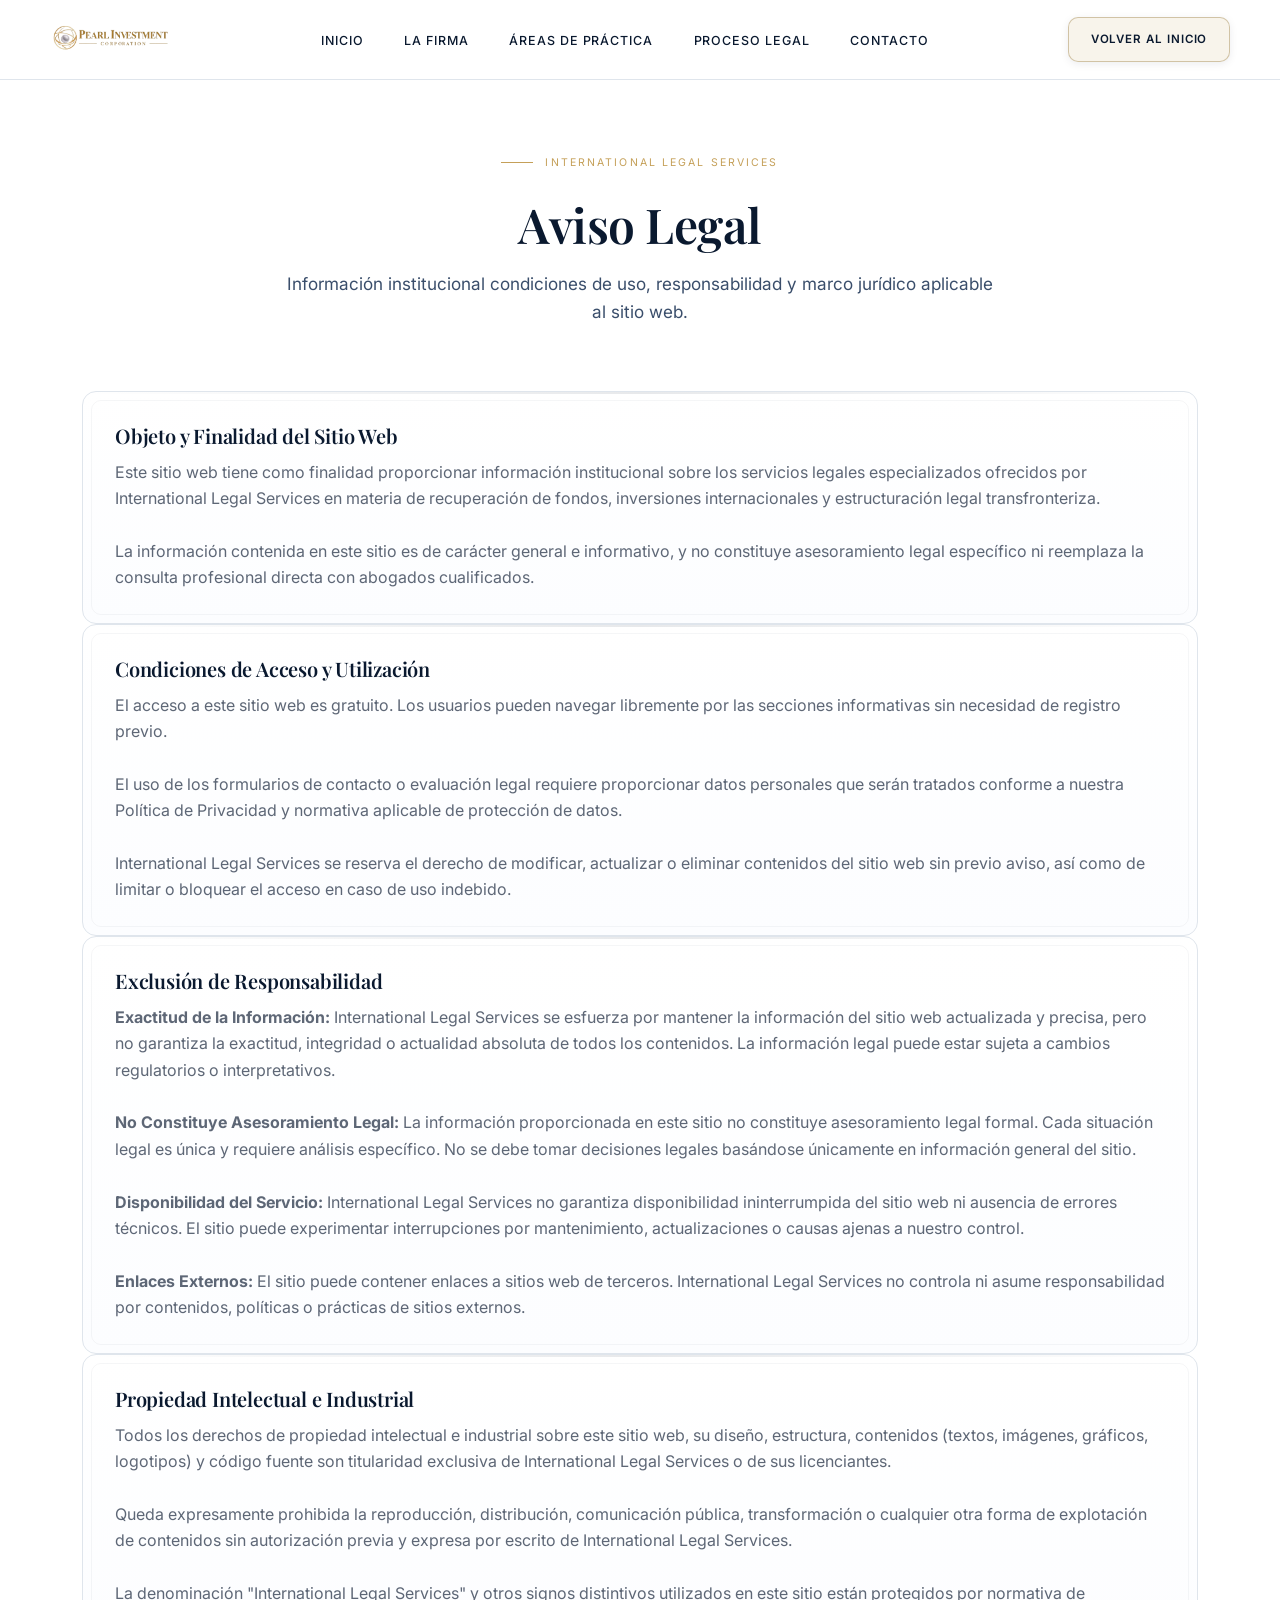
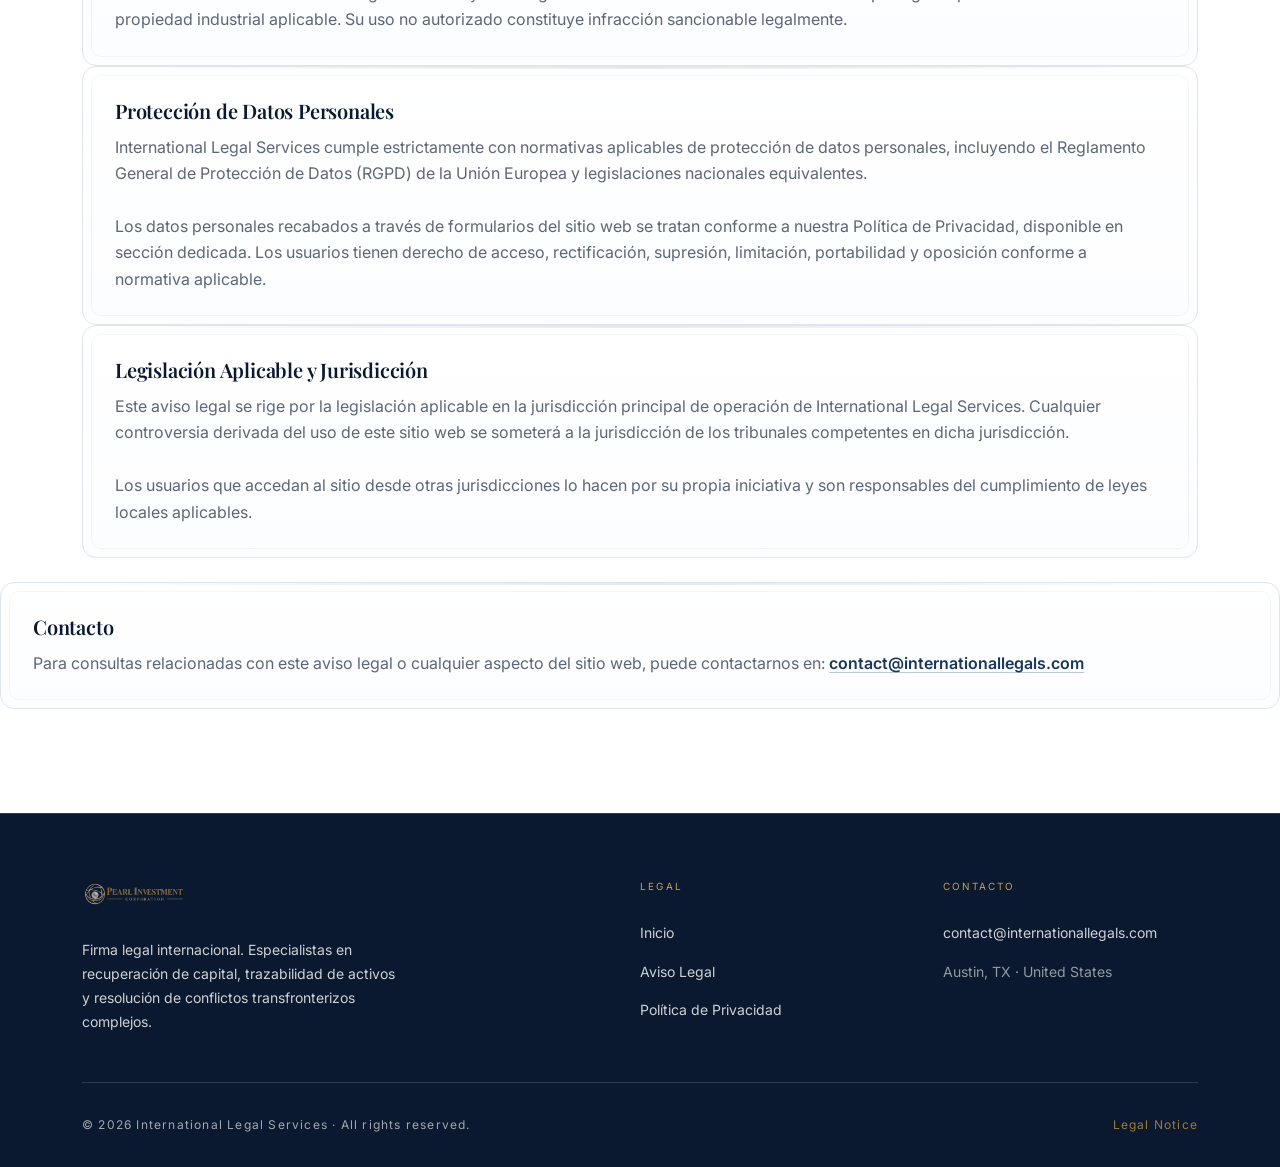
==== commit 486a9acc: "papacho" ====
--- a/pearl-legal/aviso-legal.html
+++ b/pearl-legal/aviso-legal.html
@@ -59,7 +59,7 @@
           <p class="section-label section-label--center">International Legal Services</p>
           <h1 class="section__title reveal reveal-delay-1">Aviso Legal</h1>
           <p class="section__lead reveal reveal-delay-2" style="max-width: 720px;">
-            Información institucional, condiciones de uso, responsabilidad y marco jurídico aplicable al sitio web.
+            Información institucional condiciones de uso, responsabilidad y marco jurídico aplicable al sitio web.
           </p>
         </header>
 
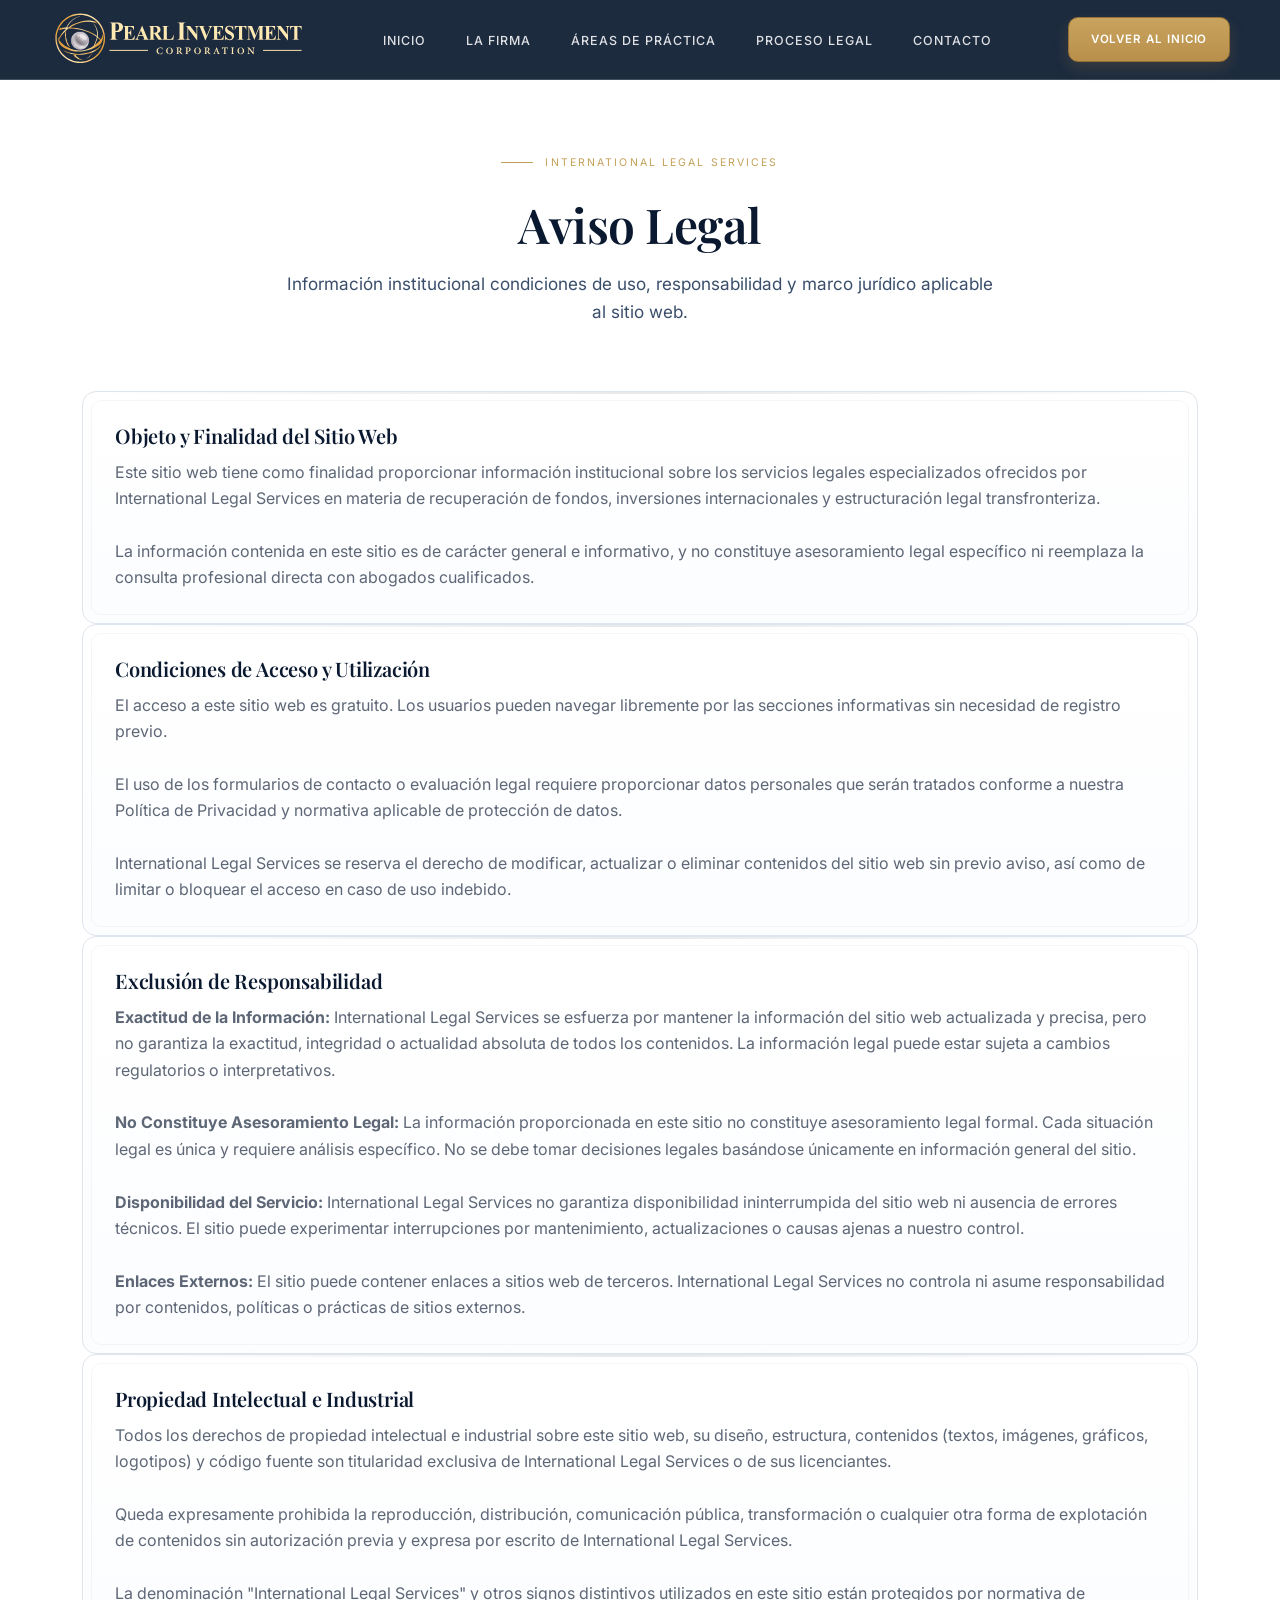
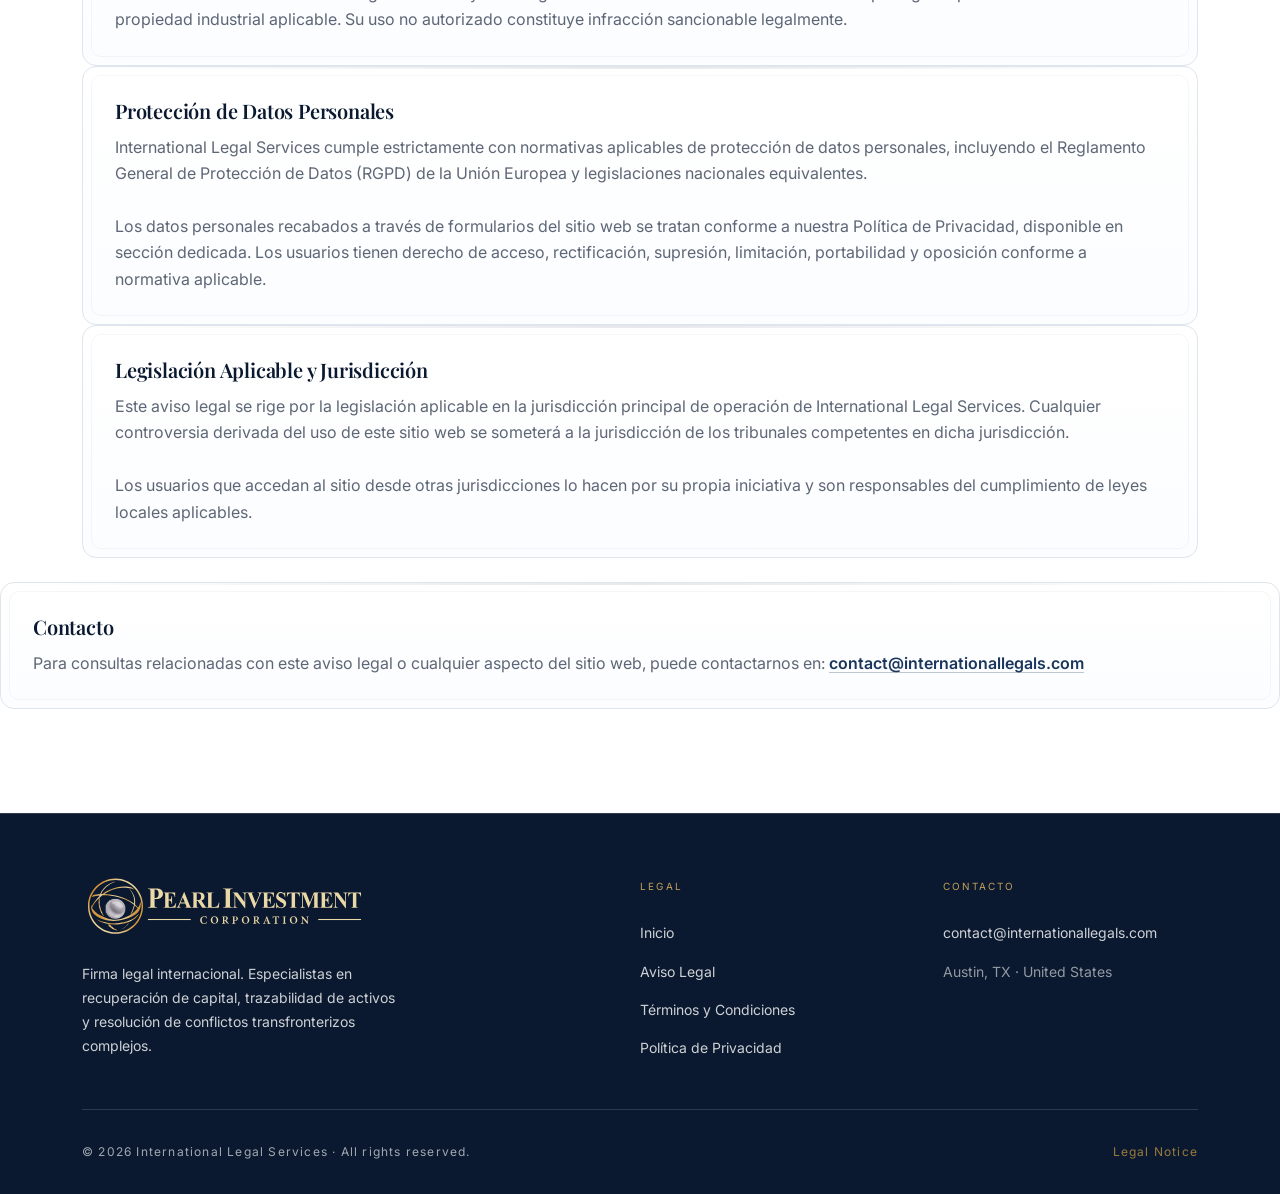
==== commit 2d900a28: "Commit prod" ====
--- a/pearl-legal/aviso-legal.html
+++ b/pearl-legal/aviso-legal.html
@@ -8,6 +8,9 @@
   <meta property="og:title" content="Aviso Legal — International Legal Services" />
   <meta property="og:description" content="Aviso legal e información institucional de International Legal Services." />
   <meta property="og:type" content="website" />
+  <link rel="icon" type="image/png" sizes="32x32" href="assets/symbol.png" />
+  <link rel="icon" type="image/png" sizes="16x16" href="assets/symbol.png" />
+  <link rel="apple-touch-icon" href="assets/symbol.png" />
 
   <title>Aviso Legal — International Legal Services</title>
 
@@ -30,11 +33,11 @@
     <div class="nav__inner">
       <a href="index.html" class="nav__logo-link" aria-label="International Legal Services — Inicio">
         <img
-          src="assets/logo-horizontal.png"
+          src="assets/SVG Horizontal.svg"
           alt="International Legal Services"
           class="nav__logo"
-          width="200"
-          height="44"
+          width="240"
+          height="120"
         />
       </a>
 
@@ -143,11 +146,11 @@
       <div class="footer__grid">
         <div>
           <img
-            src="assets/logo-horizontal.png"
+            src="assets/SVG Horizontal.svg"
             alt="International Legal Services"
             class="footer__logo"
-            width="180"
-            height="36"
+            width="240"
+            height="120"
           />
           <p class="footer__desc">
             Firma legal internacional. Especialistas en recuperación de capital,
@@ -160,7 +163,8 @@
           <ul class="footer__links" role="list">
             <li><a href="index.html" class="footer__link">Inicio</a></li>
             <li><a href="aviso-legal.html" class="footer__link">Aviso Legal</a></li>
-            <li><a href="#" class="footer__link">Política de Privacidad</a></li>
+            <li><a href="terminos-condiciones.html" class="footer__link">Términos y Condiciones</a></li>
+            <li><a href="politica-privacidad.html" class="footer__link">Política de Privacidad</a></li>
           </ul>
         </nav>
 
--- a/pearl-legal/css/components.css
+++ b/pearl-legal/css/components.css
@@ -13,17 +13,17 @@
   padding-inline: var(--space-8);
   transition: background var(--duration-slow) var(--ease-smooth),
               border-color var(--duration-slow) var(--ease-smooth);
-  border-bottom: 1px solid var(--line-soft);
-  background: rgba(255, 255, 255, 0.96);
+  border-bottom: 1px solid rgba(255, 255, 255, 0.16);
+  background: rgba(10, 25, 47, 0.92);
   backdrop-filter: blur(8px);
   -webkit-backdrop-filter: blur(8px);
 }
 
 .nav.scrolled {
-  background: rgba(255, 255, 255, 0.98);
+  background: rgba(10, 25, 47, 0.96);
   backdrop-filter: blur(12px);
   -webkit-backdrop-filter: blur(12px);
-  border-color: var(--line-soft);
+  border-color: rgba(255, 255, 255, 0.2);
 }
 
 .nav__logo-link {
@@ -44,9 +44,10 @@
 }
 
 .nav__logo {
-  height: 42px;
+  height: 54px;
   width: auto;
   opacity: 1;
+  filter: drop-shadow(0 1px 2px rgba(10, 25, 47, 0.25));
   transition: opacity var(--duration-base) var(--ease-smooth);
 }
 .nav__logo:hover { opacity: 1; }
@@ -63,7 +64,7 @@
   letter-spacing: 0.08em;
   text-transform: uppercase;
   font-weight: 500;
-  color: var(--navy);
+  color: rgba(255, 255, 255, 0.86);
   transition: color var(--duration-base) var(--ease-smooth);
   position: relative;
 }
@@ -73,15 +74,15 @@
   position: absolute;
   bottom: -4px; left: 0; right: 0;
   height: 2px;
-  background: var(--hover-accent);
+  background: var(--gold);
   transform: scaleX(0);
   transform-origin: left;
   transition: transform var(--duration-base) var(--ease-smooth);
 }
 
-.nav__link:hover { color: var(--hover-accent); }
+.nav__link:hover { color: #ffffff; }
 .nav__link:hover::after { transform: scaleX(1); }
-.nav__link.is-active { color: var(--navy-mid); }
+.nav__link.is-active { color: var(--gold-bright); }
 .nav__link.is-active::after { transform: scaleX(1); }
 
 .nav__cta {
@@ -90,21 +91,21 @@
   font-weight: 600;
   letter-spacing: 0.08em;
   text-transform: uppercase;
-  color: var(--navy);
-  background: rgba(197, 160, 89, 0.12);
-  border: 1px solid rgba(154, 122, 61, 0.4);
+  color: #ffffff;
+  background: linear-gradient(180deg, #c8a45f 0%, #b98f4a 100%);
+  border: 1px solid #927037;
   padding: 0.72rem 1.35rem;
   border-radius: 10px;
-  box-shadow: 0 2px 8px rgba(10, 25, 47, 0.08);
+  box-shadow: 0 6px 14px rgba(146, 112, 55, 0.22);
   transition: background var(--duration-base) var(--ease-smooth),
               border-color var(--duration-base) var(--ease-smooth),
               color var(--duration-base) var(--ease-smooth),
               transform var(--duration-base) var(--ease-smooth);
 }
 .nav__cta:hover {
-  background: var(--navy);
-  color: var(--white);
-  border-color: var(--navy);
+  background: linear-gradient(180deg, #bd9854 0%, #a87f3d 100%);
+  color: #ffffff;
+  border-color: #7f622f;
   transform: translateY(-1px);
 }
 
@@ -118,7 +119,7 @@
 .nav__hamburger span {
   display: block;
   width: 24px; height: 1px;
-  background: var(--navy);
+  background: #ffffff;
   transition: all var(--duration-base) var(--ease-smooth);
 }
 
@@ -258,6 +259,23 @@
   justify-content: center;
   padding: 0.9rem 1.2rem;
   margin-top: var(--space-2);
+}
+
+.contact-form__status {
+  min-height: 1.2em;
+  margin-top: var(--space-3);
+  font-size: var(--text-sm);
+  font-weight: 500;
+  line-height: 1.5;
+  color: #2d3f57;
+}
+
+.contact-form__status[data-state='success'] {
+  color: #1f6a33;
+}
+
+.contact-form__status[data-state='error'] {
+  color: #8f1f1f;
 }
 
 .btn--ghost {
@@ -651,6 +669,17 @@
   cursor: pointer;
 }
 
+.form-consent__link {
+  color: var(--navy-mid);
+  text-decoration: underline;
+  text-underline-offset: 2px;
+  text-decoration-thickness: 1px;
+}
+
+.form-consent__link:hover {
+  color: var(--gold-dim);
+}
+
 /* ---- MODAL ---- */
 .modal-overlay {
   position: fixed;
@@ -722,7 +751,7 @@
 
 .modal__subtitle {
   font-size: var(--text-sm);
-  color: var(--white-30);
+  color: #4b5f7e;
   margin-top: var(--space-1);
 }
 
@@ -758,10 +787,10 @@
 }
 
 .footer__logo {
-  height: 36px;
+  height: 60px;
   width: auto;
   margin-bottom: var(--space-6);
-  opacity: 0.8;
+  opacity: 0.92;
 }
 
 .footer__desc {
@@ -876,6 +905,8 @@
 }
 
 @media (max-width: 768px) {
+  .nav__logo { height: 46px; }
+  .footer__logo { height: 52px; }
   .nav__links,
   .nav__cta { display: none; }
   .nav__hamburger { display: flex; }
--- a/pearl-legal/css/layout.css
+++ b/pearl-legal/css/layout.css
@@ -20,8 +20,8 @@
   inset: 0;
   z-index: 0;
   background:
-    radial-gradient(120% 80% at 50% 0%, rgba(10, 25, 47, 0.03) 0%, transparent 70%),
-    linear-gradient(var(--surface-bg), var(--surface-bg));
+    radial-gradient(120% 80% at 50% 0%, rgba(255, 255, 255, 0.1) 0%, transparent 70%),
+    linear-gradient(var(--navy), var(--navy));
 }
 
 .hero__bg::after {
@@ -29,9 +29,9 @@
   position: absolute;
   inset: 0;
   background-image:
-    repeating-linear-gradient(0deg, rgba(10, 25, 47, 0.012) 0 1px, transparent 1px 6px),
-    repeating-linear-gradient(90deg, rgba(10, 25, 47, 0.008) 0 1px, transparent 1px 7px);
-  opacity: 0.18;
+    repeating-linear-gradient(0deg, rgba(255, 255, 255, 0.025) 0 1px, transparent 1px 6px),
+    repeating-linear-gradient(90deg, rgba(255, 255, 255, 0.02) 0 1px, transparent 1px 7px);
+  opacity: 0.32;
   pointer-events: none;
 }
 
@@ -42,13 +42,14 @@
 }
 
 .hero__emblem {
-  width: 100px;
-  height: 100px;
-  margin: 0 auto var(--space-8);
+  width: clamp(250px, 34vw, 430px);
+  aspect-ratio: 3468 / 2614;
+  margin: calc(var(--space-6) * -1) auto var(--space-8);
   background: transparent;
   border: 0;
+  border-radius: 0;
   box-shadow: none;
-  opacity: 0.92;
+  opacity: 1;
 }
 
 .hero__emblem img {
@@ -56,6 +57,7 @@
   height: 100%;
   object-fit: contain;
   background: transparent;
+  filter: drop-shadow(0 2px 10px rgba(0, 0, 0, 0.28));
 }
 
 .hero__eyebrow {
@@ -67,7 +69,7 @@
   font-weight: 500;
   letter-spacing: 0.2em;
   text-transform: uppercase;
-  color: var(--navy-mid);
+  color: rgba(255, 255, 255, 0.84);
   margin-bottom: var(--space-6);
 }
 
@@ -81,9 +83,9 @@
 
 .hero__title {
   font-family: var(--font-display);
-  font-size: clamp(var(--text-4xl), 7vw, var(--text-7xl));
+  font-size: clamp(var(--text-3xl), 6vw, var(--text-6xl));
   font-weight: 600;
-  color: var(--text-main);
+  color: #FFFFFF;
   letter-spacing: -0.02em;
   line-height: 1.24;
   margin-bottom: var(--space-6);
@@ -91,7 +93,7 @@
 
 .hero__subtitle {
   font-size: clamp(var(--text-base), 2vw, var(--text-xl));
-  color: var(--text-muted);
+  color: rgba(255, 255, 255, 0.78);
   max-width: 600px;
   margin: 0 auto var(--space-10);
   line-height: 1.65;
@@ -101,8 +103,8 @@
   display: flex;
   align-items: center;
   justify-content: center;
-  flex-wrap: nowrap;
-  gap: 0;
+  flex-wrap: wrap;
+  gap: var(--space-2) 0;
   max-width: 920px;
   margin: 0 auto var(--space-10);
 }
@@ -113,34 +115,35 @@
   justify-content: center;
   gap: var(--space-3);
   padding: 0 var(--space-6);
-  color: var(--navy);
+  color: rgba(255, 255, 255, 0.82);
   font-size: 0.82rem;
   font-weight: 500;
   line-height: 1.35;
-  white-space: nowrap;
+  white-space: normal;
+  text-align: center;
   transition: color var(--duration-base) var(--ease-smooth),
               background-color var(--duration-base) var(--ease-smooth);
 }
 
 .hero__trust-item + .hero__trust-item {
-  border-left: 1px solid #E2E8F0;
+  border-left: 1px solid rgba(255, 255, 255, 0.2);
 }
 
 .hero__trust-item svg {
   width: 16px;
   height: 16px;
-  color: var(--navy-mid);
+  color: rgba(255, 255, 255, 0.68);
   flex-shrink: 0;
   transition: color var(--duration-base) var(--ease-smooth);
 }
 
 .hero__trust-item:hover {
-  color: var(--hover-accent);
-  background: var(--hover-accent-soft);
+  color: #FFFFFF;
+  background: rgba(255, 255, 255, 0.08);
 }
 
 .hero__trust-item:hover svg {
-  color: var(--hover-accent);
+  color: var(--gold);
 }
 
 .hero__actions {
@@ -252,34 +255,27 @@
 
 .about-split__visual {
   position: relative;
+  display: flex;
+  justify-content: center;
 }
 
 .about-split__emblem-wrap {
   position: relative;
-  width: 320px;
-  height: 320px;
+  width: min(100%, 520px);
+  aspect-ratio: 531 / 457;
+  padding: 0;
   margin: 0 auto;
-}
-
-.about-split__emblem-ring {
-  position: absolute;
-  inset: -20px;
-  border: 1px solid var(--gold-border);
-  border-radius: 50%;
-  animation: none;
-}
-
-.about-split__emblem-ring-2 {
-  position: absolute;
-  inset: -40px;
-  border: 1px dashed var(--charcoal-lt);
-  border-radius: 50%;
-  animation: none;
+  border-radius: 0;
+  border: 0;
+  background: transparent;
+  box-shadow: none;
 }
 
 .about-split__emblem {
   width: 100%;
   height: 100%;
+  object-fit: cover;
+  object-position: center;
   animation: none;
 }
 
@@ -412,6 +408,11 @@
   align-items: start;
 }
 
+.process-layout__intro {
+  position: sticky;
+  top: calc(var(--nav-height) + var(--space-6));
+}
+
 .divider--spaced {
   margin-bottom: var(--space-8);
 }
@@ -425,11 +426,34 @@
   line-height: 1.7;
 }
 
+.process-visual {
+  margin-top: var(--space-8);
+  border-radius: 14px;
+  overflow: hidden;
+  border: 1px solid var(--charcoal-lt);
+  background: #eef3f8;
+  height: clamp(500px, 66vh, 640px);
+}
+
+.process-visual img {
+  width: 100%;
+  height: 100%;
+  object-fit: cover;
+  object-position: 52% 38%;
+}
+
 /* ---- RESPONSIVE ---- */
 @media (max-width: 1024px) {
   .process-layout {
     grid-template-columns: 1fr;
     gap: var(--space-10);
+    align-items: start;
+  }
+  .process-layout__intro {
+    position: static;
+  }
+  .process-visual {
+    height: 500px;
   }
   .about-split {
     grid-template-columns: 1fr;
@@ -441,6 +465,9 @@
 @media (max-width: 768px) {
   .section { padding: var(--space-16) 0; }
   .section__header { margin-bottom: var(--space-10); }
+  .process-visual {
+    height: 340px;
+  }
   .grid-2, .grid-3 { grid-template-columns: 1fr; }
   .grid-4 { grid-template-columns: 1fr 1fr; }
   .stats-bar__inner { grid-template-columns: repeat(2, 1fr); }
@@ -462,7 +489,7 @@
   }
   .hero__trust-item + .hero__trust-item {
     border-left: none;
-    border-top: 1px solid #E2E8F0;
+    border-top: 1px solid rgba(255, 255, 255, 0.24);
     padding-top: var(--space-3);
   }
   .hero__actions { flex-direction: column; align-items: stretch; }
